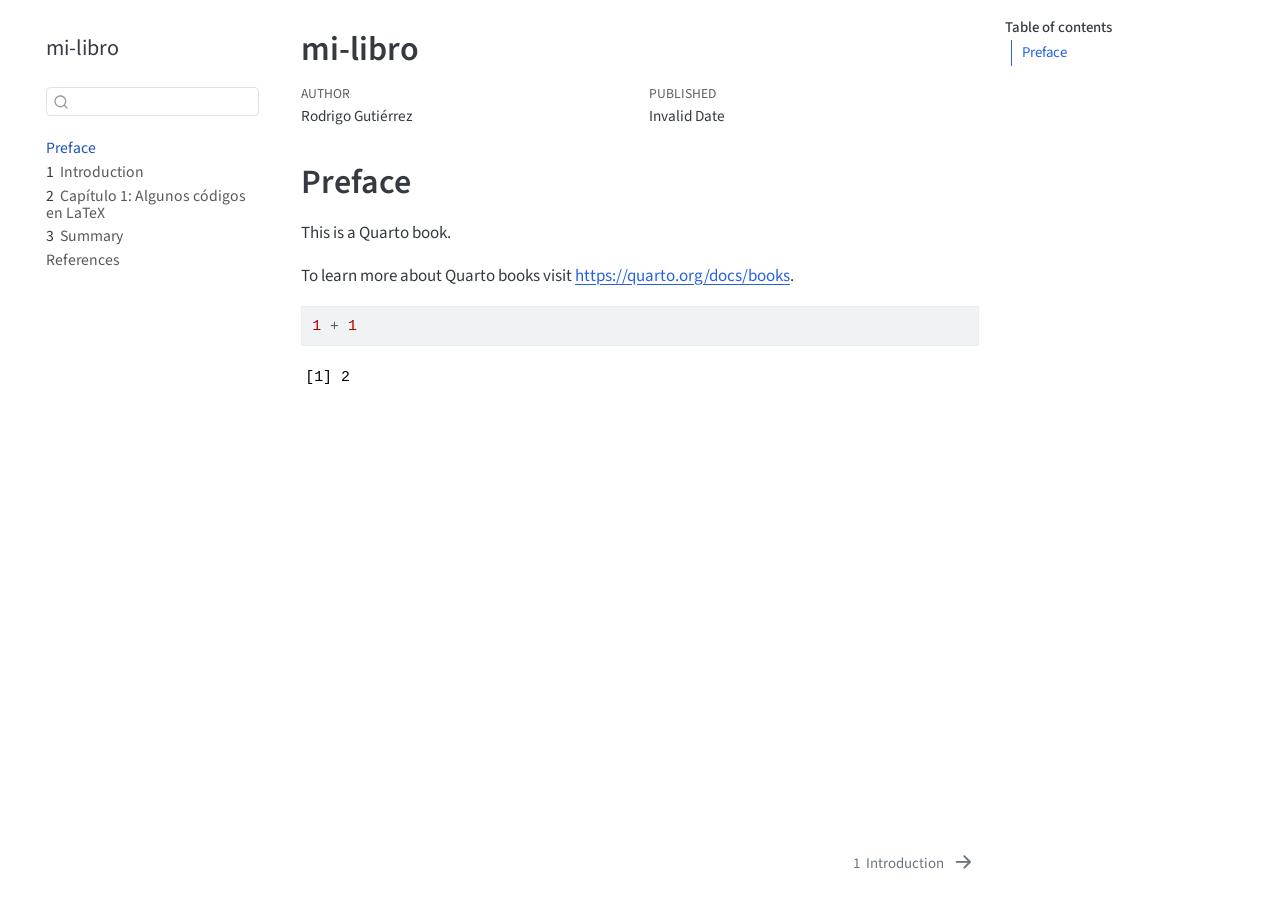
==== _book/index.html @ ee09609b "Primer borrador del libro" ====
<!DOCTYPE html>
<html xmlns="http://www.w3.org/1999/xhtml" lang="en" xml:lang="en"><head>

<meta charset="utf-8">
<meta name="generator" content="quarto-1.9.37">

<meta name="viewport" content="width=device-width, initial-scale=1.0, user-scalable=yes">

<meta name="author" content="Rodrigo Gutiérrez">

<title>mi-libro</title>
<style>
/* Default styles provided by pandoc.
** See https://pandoc.org/MANUAL.html#variables-for-html for config info.
*/
code{white-space: pre-wrap;}
span.smallcaps{font-variant: small-caps;}
div.columns{display: flex; gap: min(4vw, 1.5em);}
div.column{flex: auto; overflow-x: auto;}
div.hanging-indent{margin-left: 1.5em; text-indent: -1.5em;}
ul.task-list{list-style: none;}
ul.task-list li input[type="checkbox"] {
  width: 0.8em;
  margin: 0 0.8em 0.2em -1em; /* quarto-specific, see https://github.com/quarto-dev/quarto-cli/issues/4556 */ 
  vertical-align: middle;
}
/* CSS for syntax highlighting */
html { -webkit-text-size-adjust: 100%; }
pre > code.sourceCode { white-space: pre; position: relative; }
pre > code.sourceCode > span { display: inline-block; line-height: 1.25; }
pre > code.sourceCode > span:empty { height: 1.2em; }
.sourceCode { overflow: visible; }
code.sourceCode > span { color: inherit; text-decoration: inherit; }
div.sourceCode { margin: 1em 0; }
pre.sourceCode { margin: 0; }
@media screen {
div.sourceCode { overflow: auto; }
}
@media print {
pre > code.sourceCode { white-space: pre-wrap; }
pre > code.sourceCode > span { text-indent: -5em; padding-left: 5em; }
}
pre.numberSource code
  { counter-reset: source-line 0; }
pre.numberSource code > span
  { position: relative; left: -4em; counter-increment: source-line; }
pre.numberSource code > span > a:first-child::before
  { content: counter(source-line);
    position: relative; left: -1em; text-align: right; vertical-align: baseline;
    border: none; display: inline-block;
    -webkit-touch-callout: none; -webkit-user-select: none;
    -khtml-user-select: none; -moz-user-select: none;
    -ms-user-select: none; user-select: none;
    padding: 0 4px; width: 4em;
  }
pre.numberSource { margin-left: 3em;  padding-left: 4px; }
div.sourceCode
  {   }
@media screen {
pre > code.sourceCode > span > a:first-child::before { text-decoration: underline; }
}
</style>


<script src="site_libs/quarto-nav/quarto-nav.js"></script>
<script src="site_libs/quarto-nav/headroom.min.js"></script>
<script src="site_libs/clipboard/clipboard.min.js"></script>
<script src="site_libs/quarto-search/autocomplete.umd.js"></script>
<script src="site_libs/quarto-search/fuse.min.js"></script>
<script src="site_libs/quarto-search/quarto-search.js"></script>
<meta name="quarto:offset" content="./">
<link href="./01-introduccion.html" rel="next">
<script src="site_libs/quarto-html/quarto.js" type="module"></script>
<script src="site_libs/quarto-html/tabsets/tabsets.js" type="module"></script>
<script src="site_libs/quarto-html/popper.min.js"></script>
<script src="site_libs/quarto-html/tippy.umd.min.js"></script>
<script src="site_libs/quarto-html/anchor.min.js"></script>
<link href="site_libs/quarto-html/tippy.css" rel="stylesheet">
<link href="site_libs/quarto-html/quarto-syntax-highlighting-7f8f88aac4f3542376d5c11b86a4c14d.css" rel="stylesheet" id="quarto-text-highlighting-styles">
<script src="site_libs/bootstrap/bootstrap.min.js"></script>
<link href="site_libs/bootstrap/bootstrap-icons.css" rel="stylesheet">
<link href="site_libs/bootstrap/bootstrap-bb057584965328695e1b8a01a6f437bc.min.css" rel="stylesheet" append-hash="true" id="quarto-bootstrap" data-mode="light">
<script id="quarto-search-options" type="application/json">{
  "location": "sidebar",
  "copy-button": false,
  "collapse-after": 3,
  "panel-placement": "start",
  "type": "textbox",
  "limit": 50,
  "keyboard-shortcut": [
    "f",
    "/",
    "s"
  ],
  "show-item-context": false,
  "language": {
    "search-no-results-text": "No results",
    "search-matching-documents-text": "matching documents",
    "search-copy-link-title": "Copy link to search",
    "search-hide-matches-text": "Hide additional matches",
    "search-more-match-text": "more match in this document",
    "search-more-matches-text": "more matches in this document",
    "search-clear-button-title": "Clear",
    "search-text-placeholder": "",
    "search-detached-cancel-button-title": "Cancel",
    "search-submit-button-title": "Submit",
    "search-label": "Search"
  }
}</script>


</head>

<body class="nav-sidebar floating quarto-light">

<div id="quarto-search-results"></div>
  <header id="quarto-header" class="headroom fixed-top">
  <nav class="quarto-secondary-nav">
    <div class="container-fluid d-flex">
      <button type="button" class="quarto-btn-toggle btn" data-bs-toggle="collapse" role="button" data-bs-target=".quarto-sidebar-collapse-item" aria-controls="quarto-sidebar" aria-expanded="false" aria-label="Toggle sidebar navigation" onclick="if (window.quartoToggleHeadroom) { window.quartoToggleHeadroom(); }">
        <i class="bi bi-layout-text-sidebar-reverse"></i>
      </button>
        <nav class="quarto-page-breadcrumbs" aria-label="breadcrumb"><ol class="breadcrumb"><li class="breadcrumb-item"><a href="./index.html">Preface</a></li></ol></nav>
        <a class="flex-grow-1" role="navigation" data-bs-toggle="collapse" data-bs-target=".quarto-sidebar-collapse-item" aria-controls="quarto-sidebar" aria-expanded="false" aria-label="Toggle sidebar navigation" onclick="if (window.quartoToggleHeadroom) { window.quartoToggleHeadroom(); }">      
        </a>
      <button type="button" class="btn quarto-search-button" aria-label="Search" onclick="window.quartoOpenSearch();">
        <i class="bi bi-search"></i>
      </button>
    </div>
  </nav>
</header>
<!-- content -->
<div id="quarto-content" class="quarto-container page-columns page-rows-contents page-layout-article">
<!-- sidebar -->
  <nav id="quarto-sidebar" class="sidebar collapse collapse-horizontal quarto-sidebar-collapse-item sidebar-navigation floating overflow-auto">
    <div class="pt-lg-2 mt-2 text-left sidebar-header">
    <div class="sidebar-title mb-0 py-0">
      <a href="./">mi-libro</a> 
    </div>
      </div>
        <div class="mt-2 flex-shrink-0 align-items-center">
        <div class="sidebar-search">
        <div id="quarto-search" class="" title="Search"></div>
        </div>
        </div>
    <div class="sidebar-menu-container"> 
    <ul class="list-unstyled mt-1">
        <li class="sidebar-item">
  <div class="sidebar-item-container"> 
  <a href="./index.html" class="sidebar-item-text sidebar-link active">
 <span class="menu-text">Preface</span></a>
  </div>
</li>
        <li class="sidebar-item">
  <div class="sidebar-item-container"> 
  <a href="./01-introduccion.html" class="sidebar-item-text sidebar-link">
 <span class="menu-text"><span class="chapter-number">1</span>&nbsp; <span class="chapter-title">Introduction</span></span></a>
  </div>
</li>
        <li class="sidebar-item">
  <div class="sidebar-item-container"> 
  <a href="./02-capitulo-uno.html" class="sidebar-item-text sidebar-link">
 <span class="menu-text"><span class="chapter-number">2</span>&nbsp; <span class="chapter-title">Capítulo 1: Algunos códigos en LaTeX</span></span></a>
  </div>
</li>
        <li class="sidebar-item">
  <div class="sidebar-item-container"> 
  <a href="./summary.html" class="sidebar-item-text sidebar-link">
 <span class="menu-text"><span class="chapter-number">3</span>&nbsp; <span class="chapter-title">Summary</span></span></a>
  </div>
</li>
        <li class="sidebar-item">
  <div class="sidebar-item-container"> 
  <a href="./references.html" class="sidebar-item-text sidebar-link">
 <span class="menu-text">References</span></a>
  </div>
</li>
    </ul>
    </div>
</nav>
<div id="quarto-sidebar-glass" class="quarto-sidebar-collapse-item" data-bs-toggle="collapse" data-bs-target=".quarto-sidebar-collapse-item"></div>
<!-- margin-sidebar -->
    <div id="quarto-margin-sidebar" class="sidebar margin-sidebar">
        <nav id="TOC" role="doc-toc" class="toc-active">
    <h2 id="toc-title">Table of contents</h2>
   
  <ul>
  <li><a href="#preface" id="toc-preface" class="nav-link active" data-scroll-target="#preface">Preface</a></li>
  </ul>
</nav>
    </div>
<!-- main -->
<main class="content" id="quarto-document-content">

<header id="title-block-header" class="quarto-title-block default">
<div class="quarto-title">
<h1 class="title">mi-libro</h1>
</div>



<div class="quarto-title-meta">

    <div>
    <div class="quarto-title-meta-heading">Author</div>
    <div class="quarto-title-meta-contents">
             <p>Rodrigo Gutiérrez </p>
          </div>
  </div>
    
    <div>
    <div class="quarto-title-meta-heading">Published</div>
    <div class="quarto-title-meta-contents">
      <p class="date">Invalid Date</p>
    </div>
  </div>
  
    
  </div>
  


</header>


<section id="preface" class="level1 unnumbered">
<h1 class="unnumbered">Preface</h1>
<p>This is a Quarto book.</p>
<p>To learn more about Quarto books visit <a href="https://quarto.org/docs/books" class="uri">https://quarto.org/docs/books</a>.</p>
<div class="cell">
<div class="code-copy-outer-scaffold"><div class="sourceCode cell-code" id="cb1"><pre class="sourceCode r code-with-copy"><code class="sourceCode r"><span id="cb1-1"><a href="#cb1-1" aria-hidden="true" tabindex="-1"></a><span class="dv">1</span> <span class="sc">+</span> <span class="dv">1</span></span></code></pre></div><button title="Copy to Clipboard" class="code-copy-button"><i class="bi"></i></button></div>
<div class="cell-output cell-output-stdout">
<pre><code>[1] 2</code></pre>
</div>
</div>


</section>

</main> <!-- /main -->
<script id="quarto-html-after-body" type="application/javascript">
  window.document.addEventListener("DOMContentLoaded", function (event) {
    const icon = "";
    const anchorJS = new window.AnchorJS();
    anchorJS.options = {
      placement: 'right',
      icon: icon
    };
    anchorJS.add('.anchored');
    const isCodeAnnotation = (el) => {
      for (const clz of el.classList) {
        if (clz.startsWith('code-annotation-')) {                     
          return true;
        }
      }
      return false;
    }
    const onCopySuccess = function(e) {
      // button target
      const button = e.trigger;
      // don't keep focus
      button.blur();
      // flash "checked"
      button.classList.add('code-copy-button-checked');
      var currentTitle = button.getAttribute("title");
      button.setAttribute("title", "Copied!");
      let tooltip;
      if (window.bootstrap) {
        button.setAttribute("data-bs-toggle", "tooltip");
        button.setAttribute("data-bs-placement", "left");
        button.setAttribute("data-bs-title", "Copied!");
        tooltip = new bootstrap.Tooltip(button, 
          { trigger: "manual", 
            customClass: "code-copy-button-tooltip",
            offset: [0, -8]});
        tooltip.show();    
      }
      setTimeout(function() {
        if (tooltip) {
          tooltip.hide();
          button.removeAttribute("data-bs-title");
          button.removeAttribute("data-bs-toggle");
          button.removeAttribute("data-bs-placement");
        }
        button.setAttribute("title", currentTitle);
        button.classList.remove('code-copy-button-checked');
      }, 1000);
      // clear code selection
      e.clearSelection();
    }
    const getTextToCopy = function(trigger) {
      const outerScaffold = trigger.parentElement.cloneNode(true);
      const codeEl = outerScaffold.querySelector('code');
      for (const childEl of codeEl.children) {
        if (isCodeAnnotation(childEl)) {
          childEl.remove();
        }
      }
      return codeEl.innerText;
    }
    const clipboard = new window.ClipboardJS('.code-copy-button:not([data-in-quarto-modal])', {
      text: getTextToCopy
    });
    clipboard.on('success', onCopySuccess);
    if (window.document.getElementById('quarto-embedded-source-code-modal')) {
      const clipboardModal = new window.ClipboardJS('.code-copy-button[data-in-quarto-modal]', {
        text: getTextToCopy,
        container: window.document.getElementById('quarto-embedded-source-code-modal')
      });
      clipboardModal.on('success', onCopySuccess);
    }
      var localhostRegex = new RegExp(/^(?:http|https):\/\/localhost\:?[0-9]*\//);
      var mailtoRegex = new RegExp(/^mailto:/);
        var filterRegex = new RegExp('/' + window.location.host + '/');
      var isInternal = (href) => {
          return filterRegex.test(href) || localhostRegex.test(href) || mailtoRegex.test(href);
      }
      // Inspect non-navigation links and adorn them if external
     var links = window.document.querySelectorAll('a[href]:not(.nav-link):not(.navbar-brand):not(.toc-action):not(.sidebar-link):not(.sidebar-item-toggle):not(.pagination-link):not(.no-external):not([aria-hidden]):not(.dropdown-item):not(.quarto-navigation-tool):not(.about-link)');
      for (var i=0; i<links.length; i++) {
        const link = links[i];
        if (!isInternal(link.href)) {
          // undo the damage that might have been done by quarto-nav.js in the case of
          // links that we want to consider external
          if (link.dataset.originalHref !== undefined) {
            link.href = link.dataset.originalHref;
          }
        }
      }
    function tippyHover(el, contentFn, onTriggerFn, onUntriggerFn) {
      const config = {
        allowHTML: true,
        maxWidth: 500,
        delay: 100,
        arrow: false,
        appendTo: function(el) {
            return el.parentElement;
        },
        interactive: true,
        interactiveBorder: 10,
        theme: 'quarto',
        placement: 'bottom-start',
      };
      if (contentFn) {
        config.content = contentFn;
      }
      if (onTriggerFn) {
        config.onTrigger = onTriggerFn;
      }
      if (onUntriggerFn) {
        config.onUntrigger = onUntriggerFn;
      }
      window.tippy(el, config); 
    }
    const noterefs = window.document.querySelectorAll('a[role="doc-noteref"]');
    for (var i=0; i<noterefs.length; i++) {
      const ref = noterefs[i];
      tippyHover(ref, function() {
        // use id or data attribute instead here
        let href = ref.getAttribute('data-footnote-href') || ref.getAttribute('href');
        try { href = new URL(href).hash; } catch {}
        const id = href.replace(/^#\/?/, "");
        const note = window.document.getElementById(id);
        if (note) {
          return note.innerHTML;
        } else {
          return "";
        }
      });
    }
    const xrefs = window.document.querySelectorAll('a.quarto-xref');
    const processXRef = (id, note) => {
      // Strip column container classes
      const stripColumnClz = (el) => {
        el.classList.remove("page-full", "page-columns");
        if (el.children) {
          for (const child of el.children) {
            stripColumnClz(child);
          }
        }
      }
      stripColumnClz(note)
      if (id === null || id.startsWith('sec-')) {
        // Special case sections, only their first couple elements
        const container = document.createElement("div");
        if (note.children && note.children.length > 2) {
          container.appendChild(note.children[0].cloneNode(true));
          for (let i = 1; i < note.children.length; i++) {
            const child = note.children[i];
            if (child.tagName === "P" && child.innerText === "") {
              continue;
            } else {
              container.appendChild(child.cloneNode(true));
              break;
            }
          }
          if (window.Quarto?.typesetMath) {
            window.Quarto.typesetMath(container);
          }
          return container.innerHTML
        } else {
          if (window.Quarto?.typesetMath) {
            window.Quarto.typesetMath(note);
          }
          return note.innerHTML;
        }
      } else {
        // Remove any anchor links if they are present
        const anchorLink = note.querySelector('a.anchorjs-link');
        if (anchorLink) {
          anchorLink.remove();
        }
        if (window.Quarto?.typesetMath) {
          window.Quarto.typesetMath(note);
        }
        if (note.classList.contains("callout")) {
          return note.outerHTML;
        } else {
          return note.innerHTML;
        }
      }
    }
    for (var i=0; i<xrefs.length; i++) {
      const xref = xrefs[i];
      tippyHover(xref, undefined, function(instance) {
        instance.disable();
        let url = xref.getAttribute('href');
        let hash = undefined; 
        if (url.startsWith('#')) {
          hash = url;
        } else {
          try { hash = new URL(url).hash; } catch {}
        }
        if (hash) {
          const id = hash.replace(/^#\/?/, "");
          const note = window.document.getElementById(id);
          if (note !== null) {
            try {
              const html = processXRef(id, note.cloneNode(true));
              instance.setContent(html);
            } finally {
              instance.enable();
              instance.show();
            }
          } else {
            // See if we can fetch this
            fetch(url.split('#')[0])
            .then(res => res.text())
            .then(html => {
              const parser = new DOMParser();
              const htmlDoc = parser.parseFromString(html, "text/html");
              const note = htmlDoc.getElementById(id);
              if (note !== null) {
                const html = processXRef(id, note);
                instance.setContent(html);
              } 
            }).finally(() => {
              instance.enable();
              instance.show();
            });
          }
        } else {
          // See if we can fetch a full url (with no hash to target)
          // This is a special case and we should probably do some content thinning / targeting
          fetch(url)
          .then(res => res.text())
          .then(html => {
            const parser = new DOMParser();
            const htmlDoc = parser.parseFromString(html, "text/html");
            const note = htmlDoc.querySelector('main.content');
            if (note !== null) {
              // This should only happen for chapter cross references
              // (since there is no id in the URL)
              // remove the first header
              if (note.children.length > 0 && note.children[0].tagName === "HEADER") {
                note.children[0].remove();
              }
              const html = processXRef(null, note);
              instance.setContent(html);
            } 
          }).finally(() => {
            instance.enable();
            instance.show();
          });
        }
      }, function(instance) {
      });
    }
        let selectedAnnoteEl;
        const selectorForAnnotation = ( cell, annotation) => {
          let cellAttr = 'data-code-cell="' + cell + '"';
          let lineAttr = 'data-code-annotation="' +  annotation + '"';
          const selector = 'span[' + cellAttr + '][' + lineAttr + ']';
          return selector;
        }
        const selectCodeLines = (annoteEl) => {
          const doc = window.document;
          const targetCell = annoteEl.getAttribute("data-target-cell");
          const targetAnnotation = annoteEl.getAttribute("data-target-annotation");
          const annoteSpan = window.document.querySelector(selectorForAnnotation(targetCell, targetAnnotation));
          const lines = annoteSpan.getAttribute("data-code-lines").split(",");
          const lineIds = lines.map((line) => {
            return targetCell + "-" + line;
          })
          let top = null;
          let height = null;
          let parent = null;
          if (lineIds.length > 0) {
              //compute the position of the single el (top and bottom and make a div)
              const el = window.document.getElementById(lineIds[0]);
              top = el.offsetTop;
              height = el.offsetHeight;
              parent = el.parentElement.parentElement;
            if (lineIds.length > 1) {
              const lastEl = window.document.getElementById(lineIds[lineIds.length - 1]);
              const bottom = lastEl.offsetTop + lastEl.offsetHeight;
              height = bottom - top;
            }
            if (top !== null && height !== null && parent !== null) {
              // cook up a div (if necessary) and position it 
              let div = window.document.getElementById("code-annotation-line-highlight");
              if (div === null) {
                div = window.document.createElement("div");
                div.setAttribute("id", "code-annotation-line-highlight");
                div.style.position = 'absolute';
                parent.appendChild(div);
              }
              div.style.top = top - 2 + "px";
              div.style.height = height + 4 + "px";
              div.style.left = 0;
              let gutterDiv = window.document.getElementById("code-annotation-line-highlight-gutter");
              if (gutterDiv === null) {
                gutterDiv = window.document.createElement("div");
                gutterDiv.setAttribute("id", "code-annotation-line-highlight-gutter");
                gutterDiv.style.position = 'absolute';
                const codeCell = window.document.getElementById(targetCell);
                const gutter = codeCell.querySelector('.code-annotation-gutter');
                gutter.appendChild(gutterDiv);
              }
              gutterDiv.style.top = top - 2 + "px";
              gutterDiv.style.height = height + 4 + "px";
            }
            selectedAnnoteEl = annoteEl;
          }
        };
        const unselectCodeLines = () => {
          const elementsIds = ["code-annotation-line-highlight", "code-annotation-line-highlight-gutter"];
          elementsIds.forEach((elId) => {
            const div = window.document.getElementById(elId);
            if (div) {
              div.remove();
            }
          });
          selectedAnnoteEl = undefined;
        };
          // Handle positioning of the toggle
      window.addEventListener(
        "resize",
        throttle(() => {
          elRect = undefined;
          if (selectedAnnoteEl) {
            selectCodeLines(selectedAnnoteEl);
          }
        }, 10)
      );
      function throttle(fn, ms) {
      let throttle = false;
      let timer;
        return (...args) => {
          if(!throttle) { // first call gets through
              fn.apply(this, args);
              throttle = true;
          } else { // all the others get throttled
              if(timer) clearTimeout(timer); // cancel #2
              timer = setTimeout(() => {
                fn.apply(this, args);
                timer = throttle = false;
              }, ms);
          }
        };
      }
        // Attach click handler to the DT
        const annoteDls = window.document.querySelectorAll('dt[data-target-cell]');
        for (const annoteDlNode of annoteDls) {
          annoteDlNode.addEventListener('click', (event) => {
            const clickedEl = event.target;
            if (clickedEl !== selectedAnnoteEl) {
              unselectCodeLines();
              const activeEl = window.document.querySelector('dt[data-target-cell].code-annotation-active');
              if (activeEl) {
                activeEl.classList.remove('code-annotation-active');
              }
              selectCodeLines(clickedEl);
              clickedEl.classList.add('code-annotation-active');
            } else {
              // Unselect the line
              unselectCodeLines();
              clickedEl.classList.remove('code-annotation-active');
            }
          });
        }
    const findCites = (el) => {
      const parentEl = el.parentElement;
      if (parentEl) {
        const cites = parentEl.dataset.cites;
        if (cites) {
          return {
            el,
            cites: cites.split(' ')
          };
        } else {
          return findCites(el.parentElement)
        }
      } else {
        return undefined;
      }
    };
    var bibliorefs = window.document.querySelectorAll('a[role="doc-biblioref"]');
    for (var i=0; i<bibliorefs.length; i++) {
      const ref = bibliorefs[i];
      const citeInfo = findCites(ref);
      if (citeInfo) {
        tippyHover(citeInfo.el, function() {
          var popup = window.document.createElement('div');
          citeInfo.cites.forEach(function(cite) {
            var citeDiv = window.document.createElement('div');
            citeDiv.classList.add('hanging-indent');
            citeDiv.classList.add('csl-entry');
            var biblioDiv = window.document.getElementById('ref-' + cite);
            if (biblioDiv) {
              citeDiv.innerHTML = biblioDiv.innerHTML;
            }
            popup.appendChild(citeDiv);
          });
          return popup.innerHTML;
        });
      }
    }
  });
  </script>
<nav class="page-navigation">
  <div class="nav-page nav-page-previous">
  </div>
  <div class="nav-page nav-page-next">
      <a href="./01-introduccion.html" class="pagination-link" aria-label="Introduction">
        <span class="nav-page-text"><span class="chapter-number">1</span>&nbsp; <span class="chapter-title">Introduction</span></span> <i class="bi bi-arrow-right-short"></i>
      </a>
  </div>
</nav>
</div> <!-- /content -->




</body></html>
---- _book/site_libs/quarto-html/tippy.css ----
.tippy-box[data-animation=fade][data-state=hidden]{opacity:0}[data-tippy-root]{max-width:calc(100vw - 10px)}.tippy-box{position:relative;background-color:#333;color:#fff;border-radius:4px;font-size:14px;line-height:1.4;white-space:normal;outline:0;transition-property:transform,visibility,opacity}.tippy-box[data-placement^=top]>.tippy-arrow{bottom:0}.tippy-box[data-placement^=top]>.tippy-arrow:before{bottom:-7px;left:0;border-width:8px 8px 0;border-top-color:initial;transform-origin:center top}.tippy-box[data-placement^=bottom]>.tippy-arrow{top:0}.tippy-box[data-placement^=bottom]>.tippy-arrow:before{top:-7px;left:0;border-width:0 8px 8px;border-bottom-color:initial;transform-origin:center bottom}.tippy-box[data-placement^=left]>.tippy-arrow{right:0}.tippy-box[data-placement^=left]>.tippy-arrow:before{border-width:8px 0 8px 8px;border-left-color:initial;right:-7px;transform-origin:center left}.tippy-box[data-placement^=right]>.tippy-arrow{left:0}.tippy-box[data-placement^=right]>.tippy-arrow:before{left:-7px;border-width:8px 8px 8px 0;border-right-color:initial;transform-origin:center right}.tippy-box[data-inertia][data-state=visible]{transition-timing-function:cubic-bezier(.54,1.5,.38,1.11)}.tippy-arrow{width:16px;height:16px;color:#333}.tippy-arrow:before{content:"";position:absolute;border-color:transparent;border-style:solid}.tippy-content{position:relative;padding:5px 9px;z-index:1}
---- _book/site_libs/quarto-html/quarto-syntax-highlighting-7f8f88aac4f3542376d5c11b86a4c14d.css ----
/* quarto syntax highlight colors */
:root {
  --quarto-hl-ot-color: #003B4F;
  --quarto-hl-at-color: #657422;
  --quarto-hl-ss-color: #20794D;
  --quarto-hl-an-color: #5E5E5E;
  --quarto-hl-fu-color: #4758AB;
  --quarto-hl-st-color: #20794D;
  --quarto-hl-cf-color: #003B4F;
  --quarto-hl-op-color: #5E5E5E;
  --quarto-hl-er-color: #AD0000;
  --quarto-hl-bn-color: #AD0000;
  --quarto-hl-al-color: #AD0000;
  --quarto-hl-va-color: #111111;
  --quarto-hl-bu-color: inherit;
  --quarto-hl-ex-color: inherit;
  --quarto-hl-pp-color: #AD0000;
  --quarto-hl-in-color: #5E5E5E;
  --quarto-hl-vs-color: #20794D;
  --quarto-hl-wa-color: #5E5E5E;
  --quarto-hl-do-color: #5E5E5E;
  --quarto-hl-im-color: #00769E;
  --quarto-hl-ch-color: #20794D;
  --quarto-hl-dt-color: #AD0000;
  --quarto-hl-fl-color: #AD0000;
  --quarto-hl-co-color: #5E5E5E;
  --quarto-hl-cv-color: #5E5E5E;
  --quarto-hl-cn-color: #8f5902;
  --quarto-hl-sc-color: #5E5E5E;
  --quarto-hl-dv-color: #AD0000;
  --quarto-hl-kw-color: #003B4F;
}

/* other quarto variables */
:root {
  --quarto-font-monospace: SFMono-Regular, Menlo, Monaco, Consolas, "Liberation Mono", "Courier New", monospace;
}

/* syntax highlight based on Pandoc's rules */
pre > code.sourceCode > span {
  color: #003B4F;
}

code.sourceCode > span {
  color: #003B4F;
}

div.sourceCode,
div.sourceCode pre.sourceCode {
  color: #003B4F;
}

/* Normal */
code span {
  color: #003B4F;
}

/* Alert */
code span.al {
  color: #AD0000;
  font-style: inherit;
}

/* Annotation */
code span.an {
  color: #5E5E5E;
  font-style: inherit;
}

/* Attribute */
code span.at {
  color: #657422;
  font-style: inherit;
}

/* BaseN */
code span.bn {
  color: #AD0000;
  font-style: inherit;
}

/* BuiltIn */
code span.bu {
  font-style: inherit;
}

/* ControlFlow */
code span.cf {
  color: #003B4F;
  font-weight: bold;
  font-style: inherit;
}

/* Char */
code span.ch {
  color: #20794D;
  font-style: inherit;
}

/* Constant */
code span.cn {
  color: #8f5902;
  font-style: inherit;
}

/* Comment */
code span.co {
  color: #5E5E5E;
  font-style: inherit;
}

/* CommentVar */
code span.cv {
  color: #5E5E5E;
  font-style: italic;
}

/* Documentation */
code span.do {
  color: #5E5E5E;
  font-style: italic;
}

/* DataType */
code span.dt {
  color: #AD0000;
  font-style: inherit;
}

/* DecVal */
code span.dv {
  color: #AD0000;
  font-style: inherit;
}

/* Error */
code span.er {
  color: #AD0000;
  font-style: inherit;
}

/* Extension */
code span.ex {
  font-style: inherit;
}

/* Float */
code span.fl {
  color: #AD0000;
  font-style: inherit;
}

/* Function */
code span.fu {
  color: #4758AB;
  font-style: inherit;
}

/* Import */
code span.im {
  color: #00769E;
  font-style: inherit;
}

/* Information */
code span.in {
  color: #5E5E5E;
  font-style: inherit;
}

/* Keyword */
code span.kw {
  color: #003B4F;
  font-weight: bold;
  font-style: inherit;
}

/* Operator */
code span.op {
  color: #5E5E5E;
  font-style: inherit;
}

/* Other */
code span.ot {
  color: #003B4F;
  font-style: inherit;
}

/* Preprocessor */
code span.pp {
  color: #AD0000;
  font-style: inherit;
}

/* SpecialChar */
code span.sc {
  color: #5E5E5E;
  font-style: inherit;
}

/* SpecialString */
code span.ss {
  color: #20794D;
  font-style: inherit;
}

/* String */
code span.st {
  color: #20794D;
  font-style: inherit;
}

/* Variable */
code span.va {
  color: #111111;
  font-style: inherit;
}

/* VerbatimString */
code span.vs {
  color: #20794D;
  font-style: inherit;
}

/* Warning */
code span.wa {
  color: #5E5E5E;
  font-style: italic;
}

.prevent-inlining {
  content: "</";
}

/*# sourceMappingURL=789ad8cd35626ba772517505b42a116e.css.map */
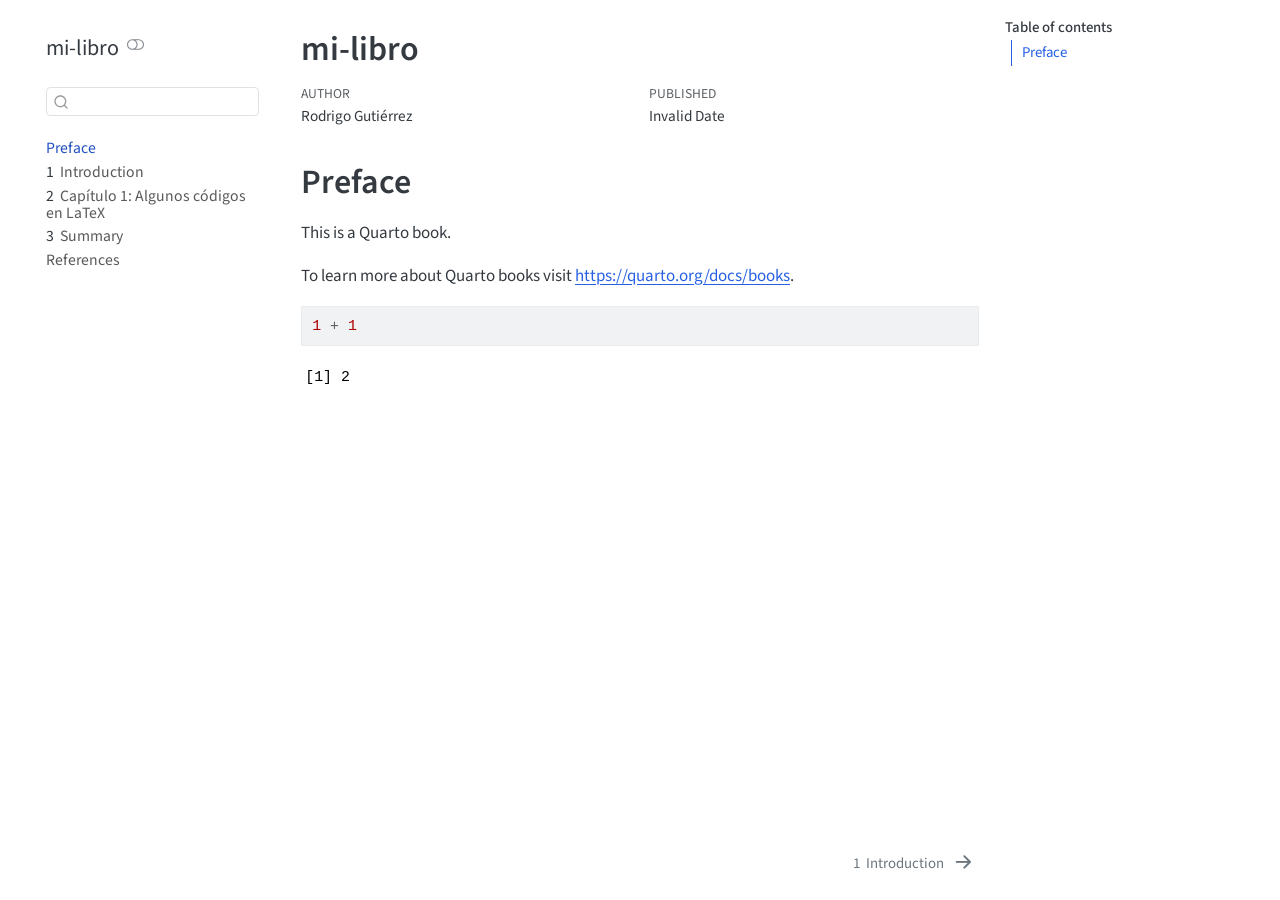
==== commit 27be1c60: "Actualiza libro" ====
--- a/_book/index.html
+++ b/_book/index.html
@@ -76,10 +76,14 @@
 <script src="site_libs/quarto-html/tippy.umd.min.js"></script>
 <script src="site_libs/quarto-html/anchor.min.js"></script>
 <link href="site_libs/quarto-html/tippy.css" rel="stylesheet">
-<link href="site_libs/quarto-html/quarto-syntax-highlighting-7f8f88aac4f3542376d5c11b86a4c14d.css" rel="stylesheet" id="quarto-text-highlighting-styles">
+<link href="site_libs/quarto-html/quarto-syntax-highlighting-7f8f88aac4f3542376d5c11b86a4c14d.css" rel="stylesheet" class="quarto-color-scheme" id="quarto-text-highlighting-styles">
+<link href="site_libs/quarto-html/quarto-syntax-highlighting-dark-d0ae9245876894da5ac7e18953ecc5cc.css" rel="stylesheet" class="quarto-color-scheme quarto-color-alternate" id="quarto-text-highlighting-styles">
+<link href="site_libs/quarto-html/quarto-syntax-highlighting-7f8f88aac4f3542376d5c11b86a4c14d.css" rel="stylesheet" class="quarto-color-scheme-extra" id="quarto-text-highlighting-styles">
 <script src="site_libs/bootstrap/bootstrap.min.js"></script>
 <link href="site_libs/bootstrap/bootstrap-icons.css" rel="stylesheet">
-<link href="site_libs/bootstrap/bootstrap-bb057584965328695e1b8a01a6f437bc.min.css" rel="stylesheet" append-hash="true" id="quarto-bootstrap" data-mode="light">
+<link href="site_libs/bootstrap/bootstrap-bb057584965328695e1b8a01a6f437bc.min.css" rel="stylesheet" append-hash="true" class="quarto-color-scheme" id="quarto-bootstrap" data-mode="light">
+<link href="site_libs/bootstrap/bootstrap-dark-6b2a147f2a5ae316b7a655d7ef3f2017.min.css" rel="stylesheet" append-hash="true" class="quarto-color-scheme quarto-color-alternate" id="quarto-bootstrap" data-mode="dark">
+<link href="site_libs/bootstrap/bootstrap-bb057584965328695e1b8a01a6f437bc.min.css" rel="stylesheet" append-hash="true" class="quarto-color-scheme-extra" id="quarto-bootstrap" data-mode="light">
 <script id="quarto-search-options" type="application/json">{
   "location": "sidebar",
   "copy-button": false,
@@ -111,7 +115,178 @@
 
 </head>
 
-<body class="nav-sidebar floating quarto-light">
+<body class="nav-sidebar floating quarto-light"><script id="quarto-html-before-body" type="application/javascript">
+    const toggleBodyColorMode = (bsSheetEl) => {
+      const mode = bsSheetEl.getAttribute("data-mode");
+      const bodyEl = window.document.querySelector("body");
+      if (mode === "dark") {
+        bodyEl.classList.add("quarto-dark");
+        bodyEl.classList.remove("quarto-light");
+      } else {
+        bodyEl.classList.add("quarto-light");
+        bodyEl.classList.remove("quarto-dark");
+      }
+    }
+    const toggleBodyColorPrimary = () => {
+      const bsSheetEl = window.document.querySelector("link#quarto-bootstrap:not([rel=disabled-stylesheet])");
+      if (bsSheetEl) {
+        toggleBodyColorMode(bsSheetEl);
+      }
+    }
+    const setColorSchemeToggle = (alternate) => {
+      const toggles = window.document.querySelectorAll('.quarto-color-scheme-toggle');
+      for (let i=0; i < toggles.length; i++) {
+        const toggle = toggles[i];
+        if (toggle) {
+          if (alternate) {
+            toggle.classList.add("alternate");
+          } else {
+            toggle.classList.remove("alternate");
+          }
+        }
+      }
+    };
+    const toggleColorMode = (alternate) => {
+      // Switch the stylesheets
+      const primaryStylesheets = window.document.querySelectorAll('link.quarto-color-scheme:not(.quarto-color-alternate)');
+      const alternateStylesheets = window.document.querySelectorAll('link.quarto-color-scheme.quarto-color-alternate');
+      manageTransitions('#quarto-margin-sidebar .nav-link', false);
+      if (alternate) {
+        // note: dark is layered on light, we don't disable primary!
+        enableStylesheet(alternateStylesheets);
+        for (const sheetNode of alternateStylesheets) {
+          if (sheetNode.id === "quarto-bootstrap") {
+            toggleBodyColorMode(sheetNode);
+          }
+        }
+      } else {
+        disableStylesheet(alternateStylesheets);
+        enableStylesheet(primaryStylesheets)
+        toggleBodyColorPrimary();
+      }
+      manageTransitions('#quarto-margin-sidebar .nav-link', true);
+      // Switch the toggles
+      setColorSchemeToggle(alternate)
+      // Hack to workaround the fact that safari doesn't
+      // properly recolor the scrollbar when toggling (#1455)
+      if (navigator.userAgent.indexOf('Safari') > 0 && navigator.userAgent.indexOf('Chrome') == -1) {
+        manageTransitions("body", false);
+        window.scrollTo(0, 1);
+        setTimeout(() => {
+          window.scrollTo(0, 0);
+          manageTransitions("body", true);
+        }, 40);
+      }
+    }
+    const disableStylesheet = (stylesheets) => {
+      for (let i=0; i < stylesheets.length; i++) {
+        const stylesheet = stylesheets[i];
+        stylesheet.rel = 'disabled-stylesheet';
+      }
+    }
+    const enableStylesheet = (stylesheets) => {
+      for (let i=0; i < stylesheets.length; i++) {
+        const stylesheet = stylesheets[i];
+        if(stylesheet.rel !== 'stylesheet') { // for Chrome, which will still FOUC without this check
+          stylesheet.rel = 'stylesheet';
+        }
+      }
+    }
+    const manageTransitions = (selector, allowTransitions) => {
+      const els = window.document.querySelectorAll(selector);
+      for (let i=0; i < els.length; i++) {
+        const el = els[i];
+        if (allowTransitions) {
+          el.classList.remove('notransition');
+        } else {
+          el.classList.add('notransition');
+        }
+      }
+    }
+    const isFileUrl = () => {
+      return window.location.protocol === 'file:';
+    }
+    const hasAlternateSentinel = () => {
+      let styleSentinel = getColorSchemeSentinel();
+      if (styleSentinel !== null) {
+        return styleSentinel === "alternate";
+      } else {
+        return false;
+      }
+    }
+    const setStyleSentinel = (alternate) => {
+      const value = alternate ? "alternate" : "default";
+      if (!isFileUrl()) {
+        window.localStorage.setItem("quarto-color-scheme", value);
+      } else {
+        localAlternateSentinel = value;
+      }
+    }
+    const getColorSchemeSentinel = () => {
+      if (!isFileUrl()) {
+        const storageValue = window.localStorage.getItem("quarto-color-scheme");
+        return storageValue != null ? storageValue : localAlternateSentinel;
+      } else {
+        return localAlternateSentinel;
+      }
+    }
+    const toggleGiscusIfUsed = (isAlternate, darkModeDefault) => {
+      const baseTheme = document.querySelector('#giscus-base-theme')?.value ?? 'light';
+      const alternateTheme = document.querySelector('#giscus-alt-theme')?.value ?? 'dark';
+      let newTheme = '';
+      if(authorPrefersDark) {
+        newTheme = isAlternate ? baseTheme : alternateTheme;
+      } else {
+        newTheme = isAlternate ? alternateTheme : baseTheme;
+      }
+      const changeGiscusTheme = () => {
+        // From: https://github.com/giscus/giscus/issues/336
+        const sendMessage = (message) => {
+          const iframe = document.querySelector('iframe.giscus-frame');
+          if (!iframe) return;
+          iframe.contentWindow.postMessage({ giscus: message }, 'https://giscus.app');
+        }
+        sendMessage({
+          setConfig: {
+            theme: newTheme
+          }
+        });
+      }
+      const isGiscussLoaded = window.document.querySelector('iframe.giscus-frame') !== null;
+      if (isGiscussLoaded) {
+        changeGiscusTheme();
+      }
+    };
+    const authorPrefersDark = false;
+    const queryPrefersDark = window.matchMedia('(prefers-color-scheme: dark)');
+    const darkModeDefault = queryPrefersDark.matches;
+      document.querySelector('link#quarto-text-highlighting-styles.quarto-color-scheme-extra').rel = 'disabled-stylesheet';
+      document.querySelector('link#quarto-bootstrap.quarto-color-scheme-extra').rel = 'disabled-stylesheet';
+    let localAlternateSentinel = darkModeDefault ? 'alternate' : 'default';
+    // Dark / light mode switch
+    window.quartoToggleColorScheme = () => {
+      // Read the current dark / light value
+      let toAlternate = !hasAlternateSentinel();
+      toggleColorMode(toAlternate);
+      setStyleSentinel(toAlternate);
+      toggleGiscusIfUsed(toAlternate, darkModeDefault);
+      window.dispatchEvent(new Event('resize'));
+    };
+    queryPrefersDark.addEventListener("change", e => {
+      if(window.localStorage.getItem("quarto-color-scheme") !== null)
+        return;
+      const alternate = e.matches
+      toggleColorMode(alternate);
+      localAlternateSentinel = e.matches ? 'alternate' : 'default'; // this is used alongside local storage!
+      toggleGiscusIfUsed(alternate, darkModeDefault);
+    });
+    // Switch to dark mode if need be
+    if (hasAlternateSentinel()) {
+      toggleColorMode(true);
+    } else {
+      toggleColorMode(false);
+    }
+  </script>
 
 <div id="quarto-search-results"></div>
   <header id="quarto-header" class="headroom fixed-top">
@@ -136,6 +311,9 @@
     <div class="pt-lg-2 mt-2 text-left sidebar-header">
     <div class="sidebar-title mb-0 py-0">
       <a href="./">mi-libro</a> 
+        <div class="sidebar-tools-main">
+  <a href="" class="quarto-color-scheme-toggle quarto-navigation-tool  px-1" onclick="window.quartoToggleColorScheme(); return false;" title="Toggle dark mode"><i class="bi"></i></a>
+</div>
     </div>
       </div>
         <div class="mt-2 flex-shrink-0 align-items-center">
@@ -192,6 +370,7 @@
 <!-- main -->
 <main class="content" id="quarto-document-content">
 
+
 <header id="title-block-header" class="quarto-title-block default">
 <div class="quarto-title">
 <h1 class="title">mi-libro</h1>
@@ -240,6 +419,19 @@
 </main> <!-- /main -->
 <script id="quarto-html-after-body" type="application/javascript">
   window.document.addEventListener("DOMContentLoaded", function (event) {
+    // Ensure there is a toggle, if there isn't float one in the top right
+    if (window.document.querySelector('.quarto-color-scheme-toggle') === null) {
+      const a = window.document.createElement('a');
+      a.classList.add('top-right');
+      a.classList.add('quarto-color-scheme-toggle');
+      a.href = "";
+      a.onclick = function() { try { window.quartoToggleColorScheme(); } catch {} return false; };
+      const i = window.document.createElement("i");
+      i.classList.add('bi');
+      a.appendChild(i);
+      window.document.body.appendChild(a);
+    }
+    setColorSchemeToggle(hasAlternateSentinel())
     const icon = "";
     const anchorJS = new window.AnchorJS();
     anchorJS.options = {
--- a/_book/site_libs/quarto-html/quarto-syntax-highlighting-dark-d0ae9245876894da5ac7e18953ecc5cc.css
+++ b/_book/site_libs/quarto-html/quarto-syntax-highlighting-dark-d0ae9245876894da5ac7e18953ecc5cc.css
@@ -0,0 +1,219 @@
+/* quarto syntax highlight colors */
+:root {
+  --quarto-hl-al-color: #f07178;
+  --quarto-hl-an-color: #d4d0ab;
+  --quarto-hl-at-color: #00e0e0;
+  --quarto-hl-bn-color: #d4d0ab;
+  --quarto-hl-bu-color: #abe338;
+  --quarto-hl-ch-color: #abe338;
+  --quarto-hl-co-color: #f8f8f2;
+  --quarto-hl-cv-color: #ffd700;
+  --quarto-hl-cn-color: #ffd700;
+  --quarto-hl-cf-color: #ffa07a;
+  --quarto-hl-dt-color: #ffa07a;
+  --quarto-hl-dv-color: #d4d0ab;
+  --quarto-hl-do-color: #f8f8f2;
+  --quarto-hl-er-color: #f07178;
+  --quarto-hl-ex-color: #00e0e0;
+  --quarto-hl-fl-color: #d4d0ab;
+  --quarto-hl-fu-color: #ffa07a;
+  --quarto-hl-im-color: #abe338;
+  --quarto-hl-in-color: #d4d0ab;
+  --quarto-hl-kw-color: #ffa07a;
+  --quarto-hl-op-color: #ffa07a;
+  --quarto-hl-ot-color: #00e0e0;
+  --quarto-hl-pp-color: #dcc6e0;
+  --quarto-hl-re-color: #00e0e0;
+  --quarto-hl-sc-color: #abe338;
+  --quarto-hl-ss-color: #abe338;
+  --quarto-hl-st-color: #abe338;
+  --quarto-hl-va-color: #00e0e0;
+  --quarto-hl-vs-color: #abe338;
+  --quarto-hl-wa-color: #dcc6e0;
+}
+
+/* other quarto variables */
+:root {
+  --quarto-font-monospace: SFMono-Regular, Menlo, Monaco, Consolas, "Liberation Mono", "Courier New", monospace;
+}
+
+/* syntax highlight based on Pandoc's rules */
+pre > code.sourceCode > span {
+  color: #f8f8f2;
+}
+
+code.sourceCode > span {
+  color: #f8f8f2;
+}
+
+div.sourceCode,
+div.sourceCode pre.sourceCode {
+  color: #f8f8f2;
+}
+
+/* Normal */
+code span {
+  color: #f8f8f2;
+}
+
+/* Alert */
+code span.al {
+  color: #f07178;
+}
+
+/* Annotation */
+code span.an {
+  color: #d4d0ab;
+}
+
+/* Attribute */
+code span.at {
+  color: #00e0e0;
+}
+
+/* BaseN */
+code span.bn {
+  color: #d4d0ab;
+}
+
+/* BuiltIn */
+code span.bu {
+  color: #abe338;
+}
+
+/* ControlFlow */
+code span.cf {
+  font-weight: bold;
+  color: #ffa07a;
+}
+
+/* Char */
+code span.ch {
+  color: #abe338;
+}
+
+/* Constant */
+code span.cn {
+  color: #ffd700;
+}
+
+/* Comment */
+code span.co {
+  font-style: italic;
+  color: #f8f8f2;
+}
+
+/* CommentVar */
+code span.cv {
+  color: #ffd700;
+}
+
+/* Documentation */
+code span.do {
+  color: #f8f8f2;
+}
+
+/* DataType */
+code span.dt {
+  color: #ffa07a;
+}
+
+/* DecVal */
+code span.dv {
+  color: #d4d0ab;
+}
+
+/* Error */
+code span.er {
+  color: #f07178;
+  text-decoration: underline;
+}
+
+/* Extension */
+code span.ex {
+  font-weight: bold;
+  color: #00e0e0;
+}
+
+/* Float */
+code span.fl {
+  color: #d4d0ab;
+}
+
+/* Function */
+code span.fu {
+  color: #ffa07a;
+}
+
+/* Import */
+code span.im {
+  color: #abe338;
+}
+
+/* Information */
+code span.in {
+  color: #d4d0ab;
+}
+
+/* Keyword */
+code span.kw {
+  font-weight: bold;
+  color: #ffa07a;
+}
+
+/* Operator */
+code span.op {
+  color: #ffa07a;
+}
+
+/* Other */
+code span.ot {
+  color: #00e0e0;
+}
+
+/* Preprocessor */
+code span.pp {
+  color: #dcc6e0;
+}
+
+/* RegionMarker */
+code span.re {
+  background-color: #f8f8f2;
+  color: #00e0e0;
+}
+
+/* SpecialChar */
+code span.sc {
+  color: #abe338;
+}
+
+/* SpecialString */
+code span.ss {
+  color: #abe338;
+}
+
+/* String */
+code span.st {
+  color: #abe338;
+}
+
+/* Variable */
+code span.va {
+  color: #00e0e0;
+}
+
+/* VerbatimString */
+code span.vs {
+  color: #abe338;
+}
+
+/* Warning */
+code span.wa {
+  color: #dcc6e0;
+}
+
+.prevent-inlining {
+  content: "</";
+}
+
+/*# sourceMappingURL=e2dac9153eaf3c552d5043f9565d03d7.css.map */
